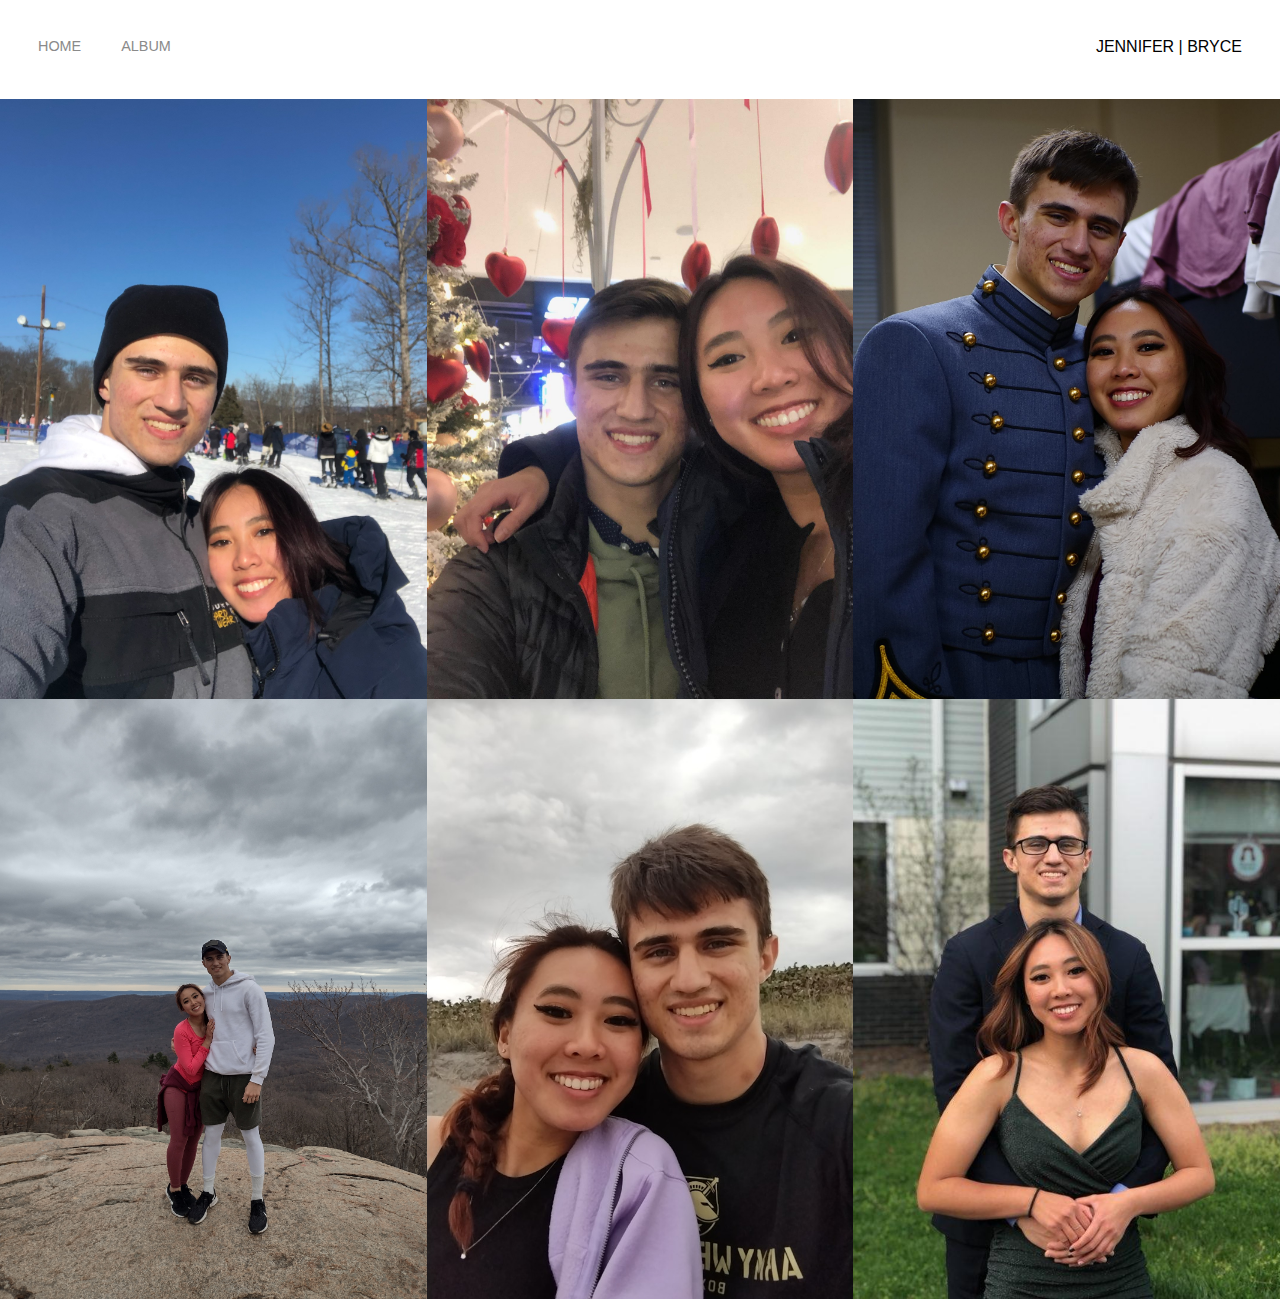
==== index.html @ 1ffcb71e "Add files via upload" ====
<!DOCTYPE html>
<html lang="en">
<head>
    <meta charset="UTF-8">
    <meta http-equiv="X-UA-Compatible" content="IE=edge">
    <meta name="viewport" content="width=device-width, initial-scale=1.0">
    <title>Portfolio Homepage</title>
    <link rel="stylesheet" href="main.css">
</head>
<body>
    <div class="container">
        <div class="nav-wrapper">
            <div class="left-side">
                <div class="nav-link-wrapper">
                    <a href="index.html">Home</a>
                </div>
                <div class="nav-link-wrapper">
                    <a href="album.html">Album</a>
                </div>
            </div>
            <div class="right-side">
                <div class="names">
                    JENNIFER | BRYCE 
                </div>
            </div>
        </div>
    <div class="content-wrapper">
        <div class="portfolio-items-wrapper">
            <div class="portfolio-item-wrapper">
                <div class="portfolio-img-background" style="background-image:url(images/portfolio1.jpg)"></div>
                <div class="img-text-wrapper">
                    <div class="subtitle">Our first time skiing in the middle of winter. It might have been cold, but it was warmer with eachother.</div>
                </div>
            </div>
            <div class="portfolio-item-wrapper">
                <div class="portfolio-img-background" style="background-image:url(images/portfolio2.jpg)"></div>
                <div class="img-text-wrapper">
                    <div class="subtitle">We spent a lot of time at American Dream. Spending time with you was the real dream.</div>
                </div>
            </div>
            <div class="portfolio-item-wrapper">
                <div class="portfolio-img-background" style="background-image:url(images/portfolio3.jpg)"></div>
                <div class="img-text-wrapper">
                    <div class="subtitle">Good old yearling winter weekend. Thanks to Paul for taking the picture, Lowery, Josh, Adler, but most of all you.</div>
                </div>
            </div>
            <div class="portfolio-item-wrapper">
                <div class="portfolio-img-background" style="background-image:url(images/portfolio4.jpg)"></div>
                <div class="img-text-wrapper">
                    <div class="subtitle">I love this picture. You look beautiful and make me look like a basketball player :).</div>
                </div>
            </div>
            <div class="portfolio-item-wrapper">
                <div class="portfolio-img-background" style="background-image:url(images/portfolio5.jpg)"></div>
                <div class="img-text-wrapper">
                    <div class="subtitle">Our first picture in the beautiful city of Melbourne. Glad you got to me my family.</div>
                </div>
            </div>
            <div class="portfolio-item-wrapper">
                <div class="portfolio-img-background" style="background-image:url(images/portfolio6.jpg)"></div>
                <div class="img-text-wrapper">
                    <div class="subtitle">It was great to get to spend time at the winter ball. A pleasure to meet your friends.</div>
                </div>
            </div>
        </div>
    </div>
    </body>
    </body>
</body>

<script>
    const portfolioItems = document.querySelectorAll('.portfolio-item-wrapper');
  
    portfolioItems.forEach(portfolioItem => {
      portfolioItem.addEventListener('mouseover', () => {
        console.log(portfolioItem.childNodes[1].classList)
        portfolioItem.childNodes[1].classList.add('image-blur');
      });
  
      portfolioItem.addEventListener('mouseout', () => {
        console.log(portfolioItem.childNodes[1].classList)
        portfolioItem.childNodes[1].classList.remove('image-blur');
      });
    });
  
  </script>

</html>
---- main.css ----
/*Master styles*/
body {
    font-family: "Lato", sans-serif;
    margin: 0px;
  }
.container {
    display:grid;
    grid-template-columns: 1fr;
}

/*Nav styles*/
.nav-wrapper {
  display: flex;
  justify-content: space-between;
  padding: 38px;
}

.left-side {
  display:flex;
  flex-direction: row;
  gap:20px
}

.nav-wrapper > .left-side > div {
  margin-right: 20px;
  text-transform: uppercase;
  font-size: 0.9rem;
}

.nav-link-wrapper {
  height: 22px;
  border-bottom: 1px solid transparent;
  transition: border-bottom 0.5s;
}

.nav-link-wrapper a {
  color: #8a8a8a;
  text-decoration: none;
  transition: color 0.5s;
}

.nav-link-wrapper :hover {
  border-bottom: 1px solid black;
}

.nav-link-wrapper a:hover {
  color: black
}

/*Portfolio styles*/
.portfolio-items-wrapper {
  display: grid;
  grid-template-columns: 1fr 1fr 1fr;
}

.portfolio-item-wrapper {
  position: relative;
}

.portfolio-img-background {
  background-size: cover;
  background-position: center;
  background-repeat: no-repeat;
  height: 600px;
  width: 100%;
}

.img-text-wrapper {
  position: absolute;
  top: 0;
  display: flex;
  flex-direction: column;
  justify-content: center;
  align-items: center;
  height: 100%;
  text-align: center;
  padding-left: 100px;
  padding-right: 100px;
}

.img-text-wrapper .subtitle {
  transition: 1s;
  color: transparent;
}

.img-text-wrapper:hover .subtitle {
  color: lightseagreen;
  font-weight: 600;
}

/*JS for later*/

.image-blur {
  transition: 1s;
  filter: brightness(10%);
}
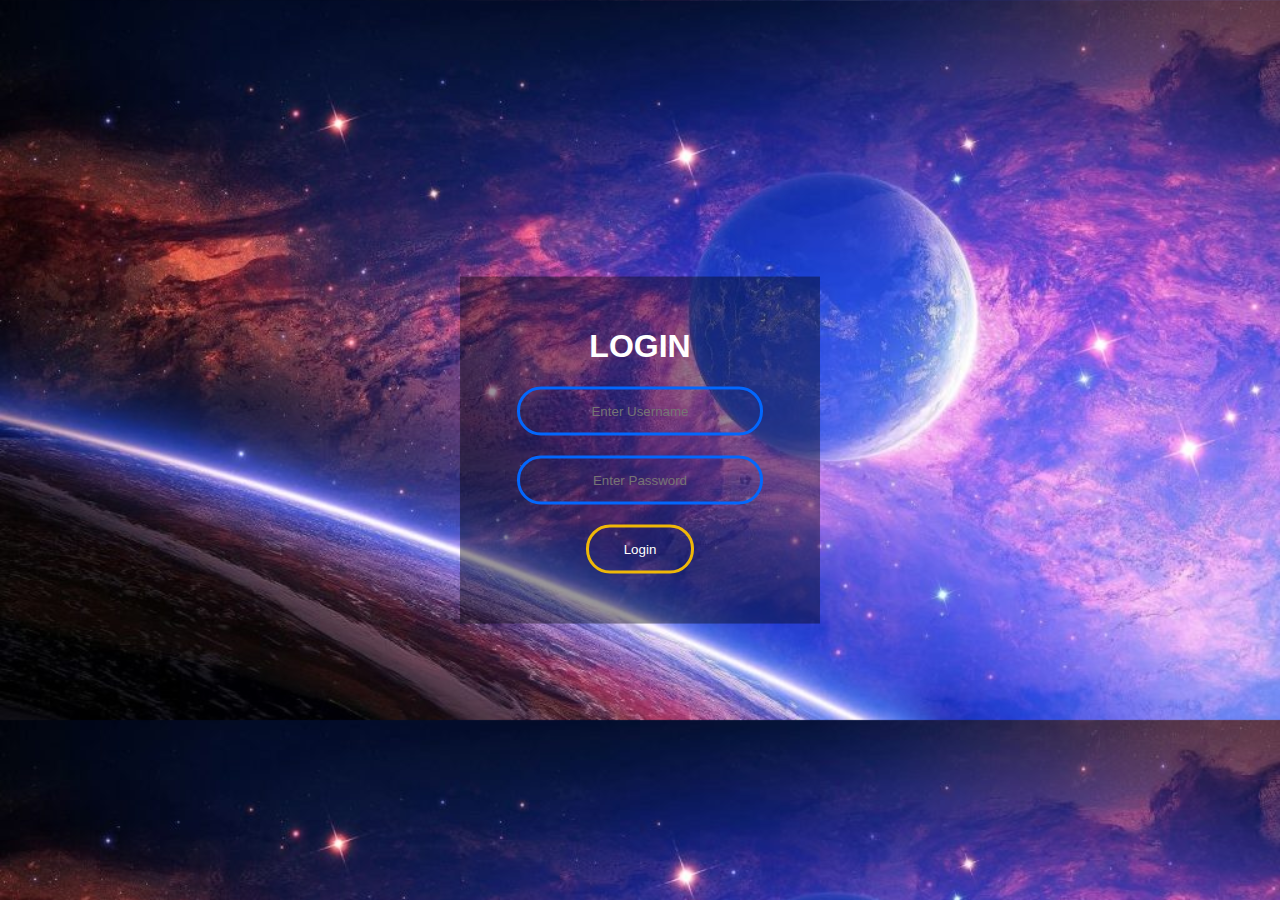
==== commit b4884e63: "Add files via upload" ====
--- a/index.html
+++ b/index.html
@@ -1,88 +1,19 @@
 <!DOCTYPE html>
-<html lang="en">
+<html lan="en" and dir="Itr">
 <head>
-    <meta charset="UTF-8">
-    <meta http-equiv="X-UA-Compatible" content="IE=edge">
-    <meta name="viewport" content="width=device-width, initial-scale=1.0">
-    <title>Portfolio Homepage</title>
-    <link rel="stylesheet" href="main.css">
+    <meta charset="utf-8">
+    <title> Interactive Login Form</title>
+    <link rel="stylesheet" href="login.css">
+    <script src ="login.js"> </script>
 </head>
 <body>
-    <div class="container">
-        <div class="nav-wrapper">
-            <div class="left-side">
-                <div class="nav-link-wrapper">
-                    <a href="index.html">Home</a>
-                </div>
-                <div class="nav-link-wrapper">
-                    <a href="album.html">Album</a>
-                </div>
-            </div>
-            <div class="right-side">
-                <div class="names">
-                    JENNIFER | BRYCE 
-                </div>
-            </div>
-        </div>
-    <div class="content-wrapper">
-        <div class="portfolio-items-wrapper">
-            <div class="portfolio-item-wrapper">
-                <div class="portfolio-img-background" style="background-image:url(images/portfolio1.jpg)"></div>
-                <div class="img-text-wrapper">
-                    <div class="subtitle">Our first time skiing in the middle of winter. It might have been cold, but it was warmer with eachother.</div>
-                </div>
-            </div>
-            <div class="portfolio-item-wrapper">
-                <div class="portfolio-img-background" style="background-image:url(images/portfolio2.jpg)"></div>
-                <div class="img-text-wrapper">
-                    <div class="subtitle">We spent a lot of time at American Dream. Spending time with you was the real dream.</div>
-                </div>
-            </div>
-            <div class="portfolio-item-wrapper">
-                <div class="portfolio-img-background" style="background-image:url(images/portfolio3.jpg)"></div>
-                <div class="img-text-wrapper">
-                    <div class="subtitle">Good old yearling winter weekend. Thanks to Paul for taking the picture, Lowery, Josh, Adler, but most of all you.</div>
-                </div>
-            </div>
-            <div class="portfolio-item-wrapper">
-                <div class="portfolio-img-background" style="background-image:url(images/portfolio4.jpg)"></div>
-                <div class="img-text-wrapper">
-                    <div class="subtitle">I love this picture. You look beautiful and make me look like a basketball player :).</div>
-                </div>
-            </div>
-            <div class="portfolio-item-wrapper">
-                <div class="portfolio-img-background" style="background-image:url(images/portfolio5.jpg)"></div>
-                <div class="img-text-wrapper">
-                    <div class="subtitle">Our first picture in the beautiful city of Melbourne. Glad you got to me my family.</div>
-                </div>
-            </div>
-            <div class="portfolio-item-wrapper">
-                <div class="portfolio-img-background" style="background-image:url(images/portfolio6.jpg)"></div>
-                <div class="img-text-wrapper">
-                    <div class="subtitle">It was great to get to spend time at the winter ball. A pleasure to meet your friends.</div>
-                </div>
-            </div>
-        </div>
-    </div>
-    </body>
-    </body>
+<form class="box" action="login.html" method="POST">
+<h1>
+    login
+</h1>
+<input type="text" name="" placeholder="Enter Username" id="username">
+<input type="password" name="" placeholder="Enter Password" id="password">
+<input type="submit" name="" value="Login"  onclick="validate()">
+</form>
 </body>
-
-<script>
-    const portfolioItems = document.querySelectorAll('.portfolio-item-wrapper');
-  
-    portfolioItems.forEach(portfolioItem => {
-      portfolioItem.addEventListener('mouseover', () => {
-        console.log(portfolioItem.childNodes[1].classList)
-        portfolioItem.childNodes[1].classList.add('image-blur');
-      });
-  
-      portfolioItem.addEventListener('mouseout', () => {
-        console.log(portfolioItem.childNodes[1].classList)
-        portfolioItem.childNodes[1].classList.remove('image-blur');
-      });
-    });
-  
-  </script>
-
 </html>--- a/login.css
+++ b/login.css
@@ -0,0 +1,59 @@
+body{
+    margin:0;
+    padding:0;
+    font-family: sans-serif;
+    background: url(images/back.jpg);
+    background-size: cover;
+}
+.box{
+  width:300px;
+  padding:30px;
+  position: absolute;
+  top:50%;
+  left:50%;
+  transform: translate(-50%,-50%);
+  background:rgba(0,0,0,0.4);
+  text-align:center;
+}
+.box h1
+{
+    color: white;
+    text-transform: uppercase;
+    font-weight: 700;
+}
+.box input[type="text"],.box input[type="password"]
+{
+border: 0;
+background: none;
+display: block;
+margin: 20px auto;
+text-align: center;
+border:3px solid #0367fd;
+padding:14px 10px;
+width:220px;
+outline: none;
+color: white;
+border-radius: 24px;
+transition:0.25px;
+}
+.box input[type="text"]:focus,.box input[type="password"]:focus{
+width:270px;
+border-color: #ffc400ec;
+}
+.box input[type="submit"]{
+border: 0;
+background: none;
+display: block;
+margin: 20px auto;
+text-align: center;
+border:3px solid #ffc400ec;
+padding:14px 35px;
+outline: none;
+color: white;
+border-radius: 24px;
+transition:0.25px;
+cursor:pointer;
+}
+.box input[type="submit"]:hover{
+    background: #ffc400ec;
+}